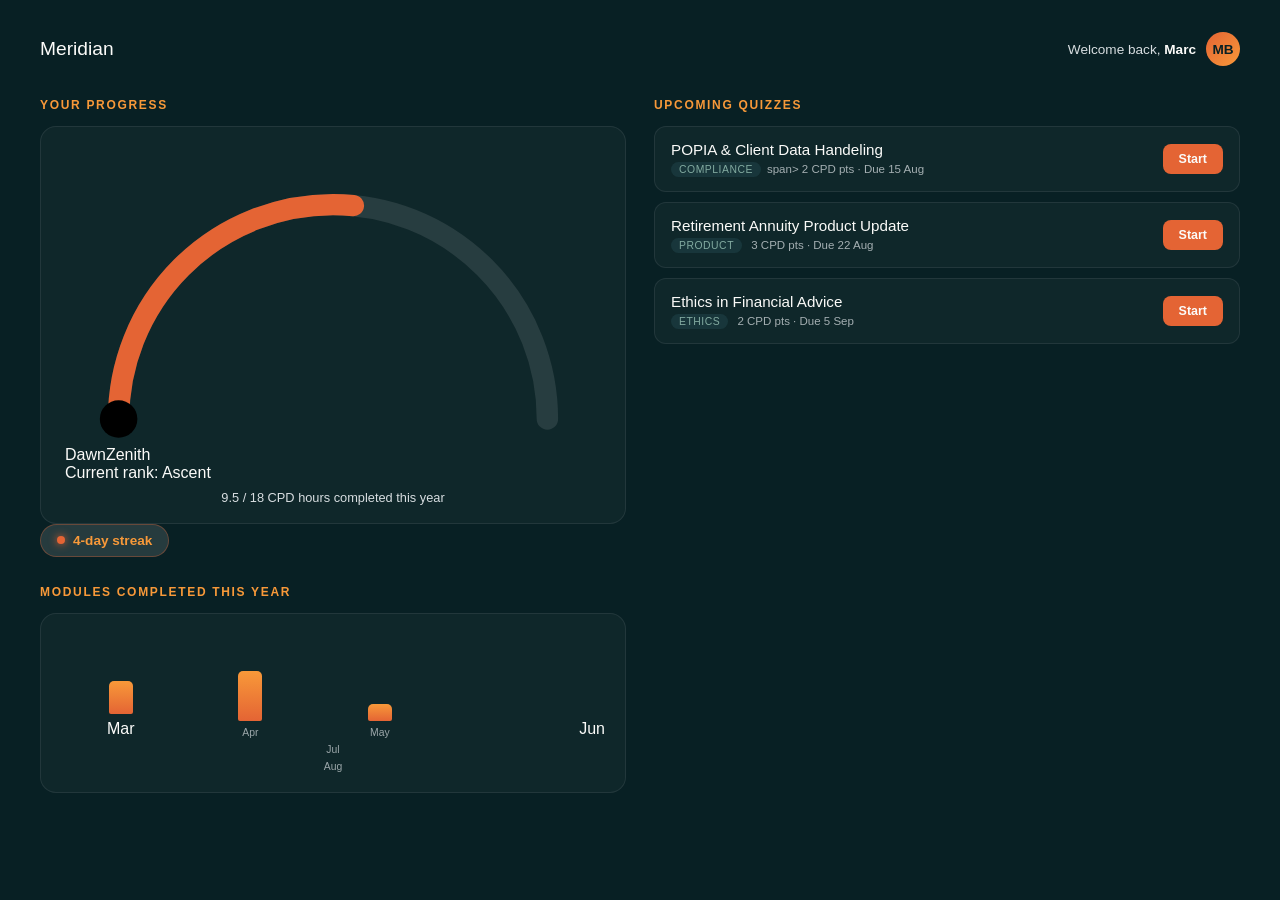
==== design/dashboard.html @ 50c9005a "Add Meridian design system: login and dashboard layouts, componentised CSS" ====
<!DOCTYPE html>
<html lang="en">
    <head>
        <meta charset="UTF-8">
        <meta name="viewport" content="width=device-width, initial-scale=1.0">
        <title>Meridian | Dashboard</title>
        <link rel="stylesheet" href="css/theme.css">
        <link rel="stylesheet" href="css/components.css">
        <link rel="stylesheet" href="css/dashboard.css">
    </head>
    <body>
        <div class="dash-page">
            <div class="dash-topbar">
                <div class="dash-brand">Meridian</div>
                <div class="dash-user">
                    <span class="dash-greeting"> Welcome back, <strong>Marc</strong></span>
                    <div class="dash-avatar">MB</div>
                </div>
            </div>
            <div class="dash-grid">
                <div class="dash-progress-col">
                    <section class="block">
                        <h2>Your progress</h2>
                        <div class="arc-card" id="dashArcCard">
                            <svg class="arc-svg" viewBox="0 0 200 110">
                                <path class="arc-track" d="M20,100 A80,80 0 0 1 180,100"></path>
                                <path class="arc-fill" d="M20, 100 A80,80 0 0 1 180,100"></path>
                                <circle class="arm-sum" r="7" cx="20" cy="100"></circle>
                            </svg>
                            <div class="arc-labels"><span>Dawn</span><span>Zenith</span></div>
                            <div class="arc-fill">Current rank: <span class="rank-label">Ascent</span></div>
                            <div class="arc-stat">9.5 / 18 CPD hours completed this year</div>
                        </div>
                        <div class="streak-pill active"><span class="streak-flame"></span> <span>4-day streak</span></div>
                    </section>
                </div>
                <div class="dash-quizzes-col">
                    <section class="block">
                        <h2>Upcoming quizzes</h2>
                        <div class="quiz-list">
                            <div class="quiz-card">
                                <div class="quiz-info">
                                    <span class="quiz-title">POPIA &amp; Client Data Handeling</span>
                                    <span class="quiz-meta"><span class="quiz-tag">Compliance</span>span> 2 CPD pts · Due 15 Aug</span>
                                </div>
                                <button class="quiz-start">Start</button>
                            </div>
                            <div class="quiz-card">
                                <div class="quiz-info">
                                    <span class="quiz-title">Retirement Annuity Product Update</span>
                                    <span class="quiz-meta">
                                        <span class="quiz-tag">Product</span> 3 CPD pts · Due 22 Aug
                                    </span>
                                </div>
                                <button class="quiz-start">Start</button>
                            </div>
                            <div class="quiz-card">
                                <div class="quiz-info">
                                    <span class="quiz-title">Ethics in Financial Advice</span>
                                    <span class="quiz-meta">
                                        <span class="quiz-tag">Ethics</span> 2 CPD pts · Due 5 Sep
                                    </span>
                                </div>
                                <button class="quiz-start">Start</button>
                            </div>
                        </div>
                    </section>
                </div>
                <div class="dash-chat-col">
                    <section class="block">
                        <h2>Modules completed this year</h2>
                        <div class="chart-card">
                            <div class="bar-chart">
                                <div class="bar-col">
                                    <div class="bar" style="height: 33%"></div><spam>Mar</spam>
                                </div>
                                <div class="bar-col">
                                    <div class="bar" style="height: 50%;"></div><span>Apr</span>
                                </div>
                                <div class="bar-col">
                                    <div class="bar" style="height: 17%"></div><span>May</span>
                                </div>
                                    <div class="bar-col" style="height: 67%"></div><span>Jun</span>
                                </div>
                                <div class="bar-col">
                                    <div class="bar" style="height: 50%"></div><span>Jul</span>
                                </div>
                                <div class="bar-col">
                                    <div class="bar" style="height: 33%"></div><span>Aug</span>
                                </div>
                            </div>
                        </div>
                    </section>
                </div>
            </div>
        </div>
        
        <script>
            const fill = document.querySelector('#dashArcCard .arc-fill');
            const sun = document.querySelector('#dashArcCard .arc-sun');
            const rankLabel = document.querySelector('#dashArcCard .rank-label');
            const ranks = ['Dawn', 'Ascent', 'Zenith', 'Meridian'];
            const len = fill.getTotalLength();
            fill.style.strokeDasharray = len;
            function setProgress(p) {
                fill.style.strokeDashoffset = len * (1 - p);
                const pt = fill.getPointATLength(len * p);
                sun.setAttribute('cx', pt.x); sun.setAttribute('cy', pt.y);
                const idx = Math.min(ranks.length - 1, Math.floor(p * ranks.length));
                rankLabel.textContent = ranks[idx];
            }
            setProgress(0.53); // 9.5 / 18 CPD hours
        </script>
    </body>
</html>
---- design/css/theme.css ----
:root {
    --prime-green: #2F5D64;
    --deep-green: #153741;
    --orange: #E46434;
    --muted-orange: #F89939;
    --dark-night: #082024;
    --earth-grey: #D7DDE0;
    --white: #FBFBF9;
    --font-display: 'Brother 1816', 'Trebuchet MS', -apple-,system, sans-serif;
    --font-body: 'Trebuchet MS', -apple-,system, BlinkMacSystemFont, sans-serif;
    --ease-out: cubic-bezier(0.16, 1, 0.3, 1);
}

* {
    box-sizing: border-box;
}

body {
    margin: 0;
    background-color: var(--dark-night);
    font-family: var(--font-body);
    color: var(--white);
}

@media (prefers-reduced-motion: reduce) {
    *, *::before, *::after {
        animation-duration: 0.01ms !important;
        transition-duration: 0.01ms !important;
    }
}

:focus-visible {
    outline: 2px solid var(--muted-orange);
    outline-offset: 3px;
}
---- design/css/components.css ----
/* ARC */
.arc-card {
    background: rgba(255, 255, 255, 0.03);
    border: 1px solid rgba(255, 255, 255, 0.08);
    border-radius: 16px;
    padding: 24px 24px 18px;
}

.arc-svg {
    width: 100%;
    height: auto;
    display: block;
}

.arc-track {
    fill: none;
    stroke: rgba(255, 255, 255, 0.1);
    stroke-width: 8;
    stroke-linecap: round;
}

.arc-fill {
    fill: none;
    stroke: var(--orange);
    stroke-width: 8;
    stroke-linecap: round;
    transition: stroke-dashoffset 0.9s var(--ease-out);
}

.arc-sun {
    fill: var(--muted-orange);
    filter: drop-shadow(0 0 6px var(--muted-orange));
    transition: cx 0.9s var(--ease-out), cy 0.9s var(--ease-out);
}

.arc-lables {
    display: flex;
    justify-content: space-between;
    margin-top: 6px;
    font-size: 0.7rem;
    letter-spacing: 0.05em;
    color: var(--earth-grey);
    opacity: 0.7;
}

.arc-rank {
    text-align: center;
    font-family: var(--font-display);
    font-size: 1.1rem;
    margin-top: 4px;
}

.arc-rank span {
    color: var(--muted-orange);
}

.arc-stat {
    text-align: center;
    font-size: 0.8rem;
    color: var(--earth-grey);
    margin-top: 8px;
}

.streak-pill {
    display: inline-flex;
    align-items: center;
    gap: 8px;
    background: rgba(255, 255, 255, 0.12);
    border: 1px solid rgba(228, 100, 52, 0.35);
    border-radius: 999px;
    padding: 8px 16px;
    font-size: 0.85rem;
    font-weight: 600;
    color: var(--muted-orange);
}

.streak-pill.active {
    animation: streakGlow 2.2s ease-in-out infinite;
}

.streak-flame {
    width: 8px;
    height: 8px;
    border-radius: 50%;
    background: var(--orange);
    box-shadow: 0 0 8px var(--orange);
}

@keyframes streakGlow {
    0%, 100% {
        box-shadow: 0 0 0 0 rgba(228, 100, 52, 0) ;
    } 50% {
        box-shadow: 0 0 16px 2px rgba(228, 100, 52, 0.25);
    }
}

.encounter-card {
    background: rgba(255, 255, 255, 0.04);
    border: 1px solid rgba(255, 255, 255, 0.08);
    border-radius: 18px;
    padding: 28px 24px;
    animation: cardEnter 0.6s var(--ease-out) both;
}

@keyframes cardEnter {
    from {
        opacity: 0;
        transform: translateY(14px);
    } to
    {
        opacity: 1;
        transform: translateY(0);
    }
}

.encounter-eyebrow {
    font-size: 0.7rem;
    letter-spacing: 0.12em;
    text-transform: uppercase;
    color: var(--muted-orange);
    margin-bottom: 10px;
}

.encounter-question {
    font-family: var(--font-display);
    font-size: 1.15rem;
    line-height: 1.4;
    margin: 0 0 20px;
}

.encounter-options {
    display: flex;
    flex-direction: column;
    gap: 10px;
}

.encounter-option {
    text-align: left;
    background: rgba(255, 255, 255, 0.03);
    border: 1px solid rgba(255, 255, 255, 0.12);
    color: var(--white);
    font-family: var(--font-display);
    font-size: 0.92rem;
    padding: 13px 16px;
    border-radius: 10px;
    cursor: pointer;
    transition: border-color 0.2s ease, background 0.2s ease, transform 0.15s ease;
}

.encounter-option:hover {
    border-color: var(--muted-orange);
    background: rgba(248, 153, 57, 0.08);
}

.encounter-option:active {
    transform: scale(0.98);
}

.encounter-option.correct {
    border-color: var(--prime-green);
    background: rgba(47, 93, 100, 0.35);
}

.encounter-option.correct::after {
    content: " ✓ Correct";
    color: #8fd9a8;
    font-weight: 600;
}

.encounter-option.incorrect {
    border-color: var(--orange);
    background: rgba(228, 100, 52, 0.12);
    animation: shake 0.4s ease;
}

@keyframs shake {
    0% , 100% {
        transform: translateX(0);
    } 25% {
        transform: translateX(-4px);
    } 75% {
        transform: translateX(4px);
    }
}

.modal-backdrop {
    position: fixed;
    inset: 0;
    background: rgba(8, 32, 36, 0.75);
    backdrop-filter: blur(4px);
    display: flex;
    align-items: center;
    justify-content: center;
    opacity: 0;
    pointer-events: none;
    transition: opacity 0.3s ease,; 
    z-index: 30;
}

.modal-backdrop-open {
    opacity: 1;
    pointer-events: auto;
}

.modal.card {
    background: linear-gradient(160deg, var(--prime-green), var(--deep-green));
    border: 1px solid rgba(248, 153, 57, 0.3);
    border-radius: 20px;
    padding: 40px 32px;
    text-align: center;
    max-width: 320px;
    transform: scale(0.9);
    opacity: 0;
    transition: transform 0.4s var(--ease-out), opacity 0.4s var(--ease-out);
}

.modal-backdrop.open .modal-card {
    transform: scale(1);
    opacity: 1;
}

.modal-glow {
    width: 64;
    height: 64px;
    margin: 0 auto 18px;
    border-radius: 50%;
    background: radial-gradient(circle, var(--muted-orange), var(--orange));
    animation: glowBurst 0.8s var(--ease-out);
}

@keyframes glowBurst {
    0% {
        box-shadow: 0 0 0 0 rgba(248, 153, 57, 0.6);
        transform: scale(0.6);
    } 100% {
        box-shadow: 0 0 0 24px rgba(248, 153, 57, 0);
        transform: scale(1);
    }
}

.modal-eyebrow {
    font-size: 0.7rem;
    letter-spacing: 0.12em;
    text-transform: uppercase;
    color: var(--muted-orange);
    margin-bottom: 6px;
}

.modal-title {
    font-family: var(--font-display);
    font-size: 1.6rem;
    margin: 0 0 8px;
}

.modal-body {
    font-size: 0.88rem;
    color: var(--earth-grey);
    line-height: 1.5;
    margin: 0 0 24px;
}

.modal-dismiss {
    background: var(--orange);
    color: var(--white);
    border: none;
    border-radius: 10px;
    padding: 11px 24px;
    font-family: var(--font-display);
    font-weight: 600;
    font-size: 0.9rem;
    cursor: pointer;
    transition: background 0.2s ease;
}

.modal-dismiss:hover {
    background: var(--muted-orange);
}
---- design/css/dashboard.css ----
.dash-page { 
    max-width: 1400px; 
    margin: 0 auto; 
    padding: 32px 40px 80px; 
    width: 100%; 
}

.dash-topbar { 
    display: flex; 
    align-items: center; 
    justify-content: space-between; 
    width: 100%; 
    padding-bottom: 32px; 
}

.dash-brand { 
    font-family: var(--font-display); 
    font-size: 1.2rem; 
}

.dash-user { 
    display: flex; 
    align-items: center; 
    gap: 10px; 
}

.dash-avatar { 
    width: 34px; 
    height: 34px; 
    border-radius: 50%; 
    background: linear-gradient(135deg, var(--orange), var(--muted-orange)); 
    display: flex; 
    align-items: center; 
    justify-content: center; 
    font-family: var(--font-display); 
    font-size: 0.85rem; 
    font-weight: 700; 
    color: var(--dark-night); 
}

.dash-greeting { font-size: 0.85rem; 
    color: var(--earth-grey); 
}

.dash-greeting strong { 
    color: var(--white); 
}

.dash-grid { 
    display: grid; 
    grid-template-columns: 1fr 1fr; 
    grid-template-areas: "progress quizzes" "chart chart"; 
    gap: 28px; 
}

.dash-progress-col { 
    grid-area: progress; 
    display: flex; 
    flex-direction: column; 
    gap: 16px; 
}

.dash-quizzes-col { 
    grid-area: quizzes; 
}

.dash-chart-col { 
    grid-area: chart; 
}

@media (max-width: 860px) {
  .dash-page { 
        padding: 24px 16px 80px; 
    }
  .dash-grid { 
        grid-template-columns: 1fr; 
        grid-template-areas: "progress" "quizzes" "chart"; 
    }
}

.block h2 { 
    font-family: var(--font-display); 
    font-size: 0.75rem; 
    text-transform: uppercase; 
    letter-spacing: 0.14em; 
    color: var(--muted-orange); 
    margin: 0 0 14px; 
}

.quiz-list { 
    display: flex; 
    flex-direction: column; 
    gap: 10px; 
}

.quiz-card { 
    display: flex; 
    align-items: center; 
    justify-content: space-between; 
    gap: 12px; 
    background: rgba(255,255,255,0.03); 
    border: 1px solid rgba(255,255,255,0.08); 
    border-radius: 12px; 
    padding: 14px 16px; 
    transition: border-color 0.2s ease; 
}

.quiz-card:hover { 
    border-color: var(--muted-orange); 
}

.quiz-info { 
    display: flex; 
    flex-direction: column; 
    gap: 4px; 
}

.quiz-title { 
    font-family: var(--font-display); 
    font-size: 0.95rem; 
}

.quiz-meta { 
    font-size: 0.72rem; 
    color: var(--earth-grey); 
    opacity: 0.75; 
}

.quiz-tag { 
    display: inline-block; 
    font-size: 0.65rem; 
    letter-spacing: 0.05em; 
    text-transform: uppercase; 
    background: rgba(47,93,100,0.4); 
    color: #A9D6C8; 
    padding: 2px 8px; 
    border-radius: 999px; 
    margin-right: 6px; 
}

.quiz-start { 
    background: var(--orange); 
    color: var(--white); 
    border: none; 
    border-radius: 8px; 
    padding: 8px 16px; 
    font-size: 0.78rem; 
    font-weight: 600; cursor: pointer; 
    white-space: nowrap; 
    transition: background 0.2s ease; 
}

.quiz-start:hover { 
    background: var(--muted-orange); 
}

.chart-card { 
    background: rgba(255,255,255,0.03); 
    border: 1px solid rgba(255,255,255,0.08); 
    border-radius: 16px; 
    padding: 20px; 
}

.bar-chart { 
    display: flex; 
    align-items: flex-end; 
    gap: 10px; 
    height: 100px; 
    margin-top: 4px; 
}

.bar-col { 
    flex: 1; 
    display: flex; 
    flex-direction: column; 
    align-items: center; 
    gap: 6px; height: 100%; 
    justify-content: flex-end; 
}

.bar { 
    width: 100%; 
    max-width: 24px; 
    border-radius: 5px 5px 2px 2px; 
    background: linear-gradient(180deg, var(--muted-orange), var(--orange)); 
    animation: barGrow 0.7s var(--ease-out) both; 
}

@keyframes barGrow { 
    from { transform: scaleY(0); 
        } to { 
        transform: scaleY(1); 
    } 
}

.bar-col span { 
    font-size: 0.65rem; 
    color: var(--earth-grey); 
    opacity: 0.7; 
}
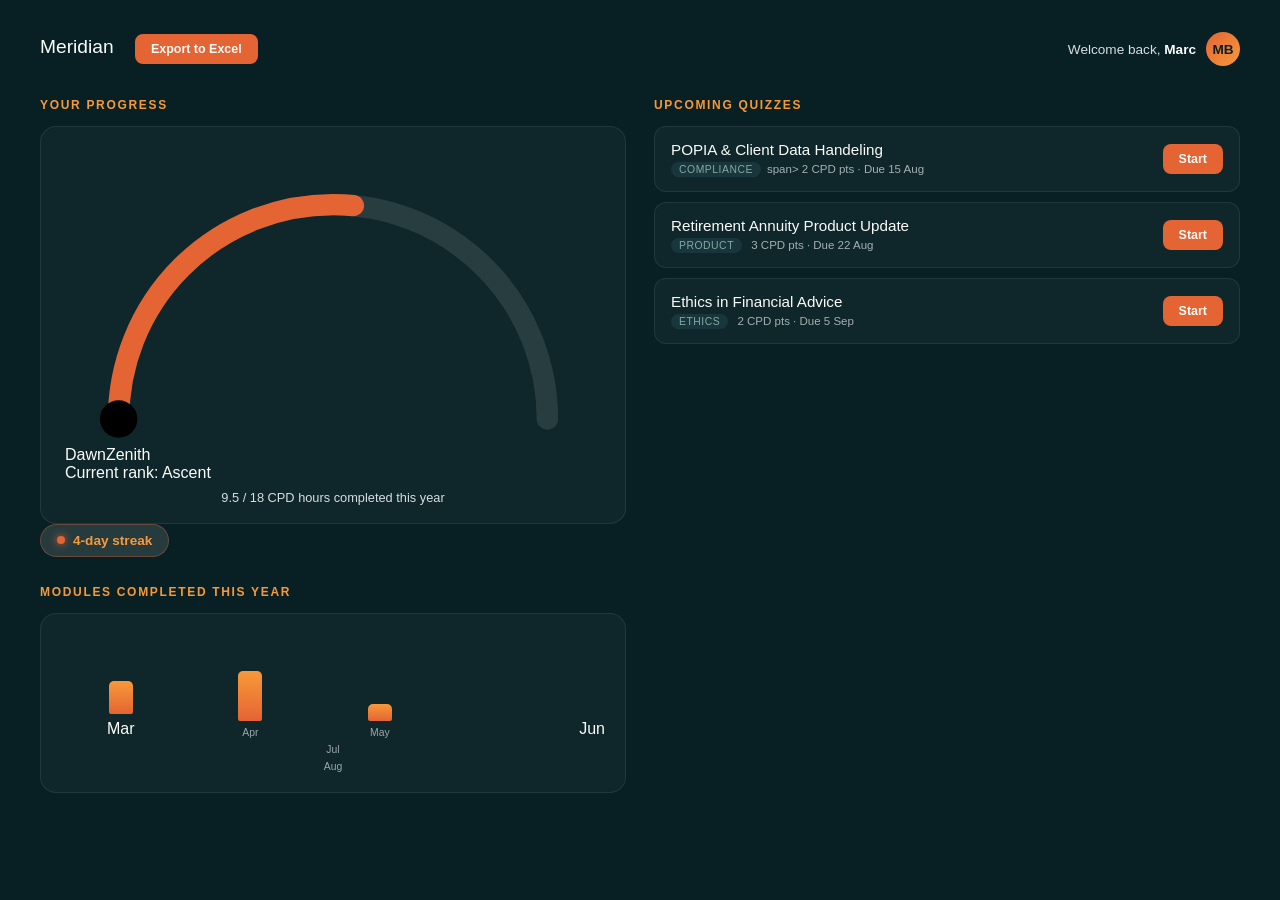
==== commit 2d7b188d: "Added packages for export functionality, created Reports file with coding to export to excel. Pointe" ====
--- a/design/dashboard.html
+++ b/design/dashboard.html
@@ -11,7 +11,10 @@
     <body>
         <div class="dash-page">
             <div class="dash-topbar">
-                <div class="dash-brand">Meridian</div>
+                <div class="dash-brand">Meridian
+                    <button id="exportExcelBtn" style="margin-left: 16px; background: var(--orange); color: var(--white); border: none; border-radius: 8px; padding: 8px 16px; font-size: 0.78rem; font-weight: 600; cursor: pointer;">
+                        Export to Excel</button>
+                </div>
                 <div class="dash-user">
                     <span class="dash-greeting"> Welcome back, <strong>Marc</strong></span>
                     <div class="dash-avatar">MB</div>
@@ -111,5 +114,24 @@
             }
             setProgress(0.53); // 9.5 / 18 CPD hours
         </script>
+        <script>
+            document.getElementById('exportExcelBtn').addEventListener('click', async () => {
+                const btn = document.getElementById('exportExcelBtn');
+                btn.disabled = true; btn.textContent = 'Generating . . .';
+                try {
+                    const res = await fetch('http://localhost:5029/api/reports/export?managerId=3&cadence=Quaterly');
+                    if (!res.ok) throw new Error(`Export failed: ${res.status}`);
+                    const blob = await res.blob();
+                    const url = URL.createObjectURL(blob);
+                    const a = document.createElement('a');
+                    a.href = url; a.download = 'Meridian-CPD-Report.xlsx'; a.click();
+                    URL.revokeObjectURL(url);
+                } catch (err) {
+                    alert('Export failed: ' + err.message);
+                } finally {
+                    btn.disabled = false; btn.textContent = 'Export to Excel';
+                }
+            });
+        </script>
     </body>
 </html>
--- a/design/css/components.css
+++ b/design/css/components.css
@@ -173,7 +173,9 @@
     animation: shake 0.4s ease;
 }
 
-@keyframs shake {
+
+@keyframes shake {
+
     0% , 100% {
         transform: translateX(0);
     } 25% {
